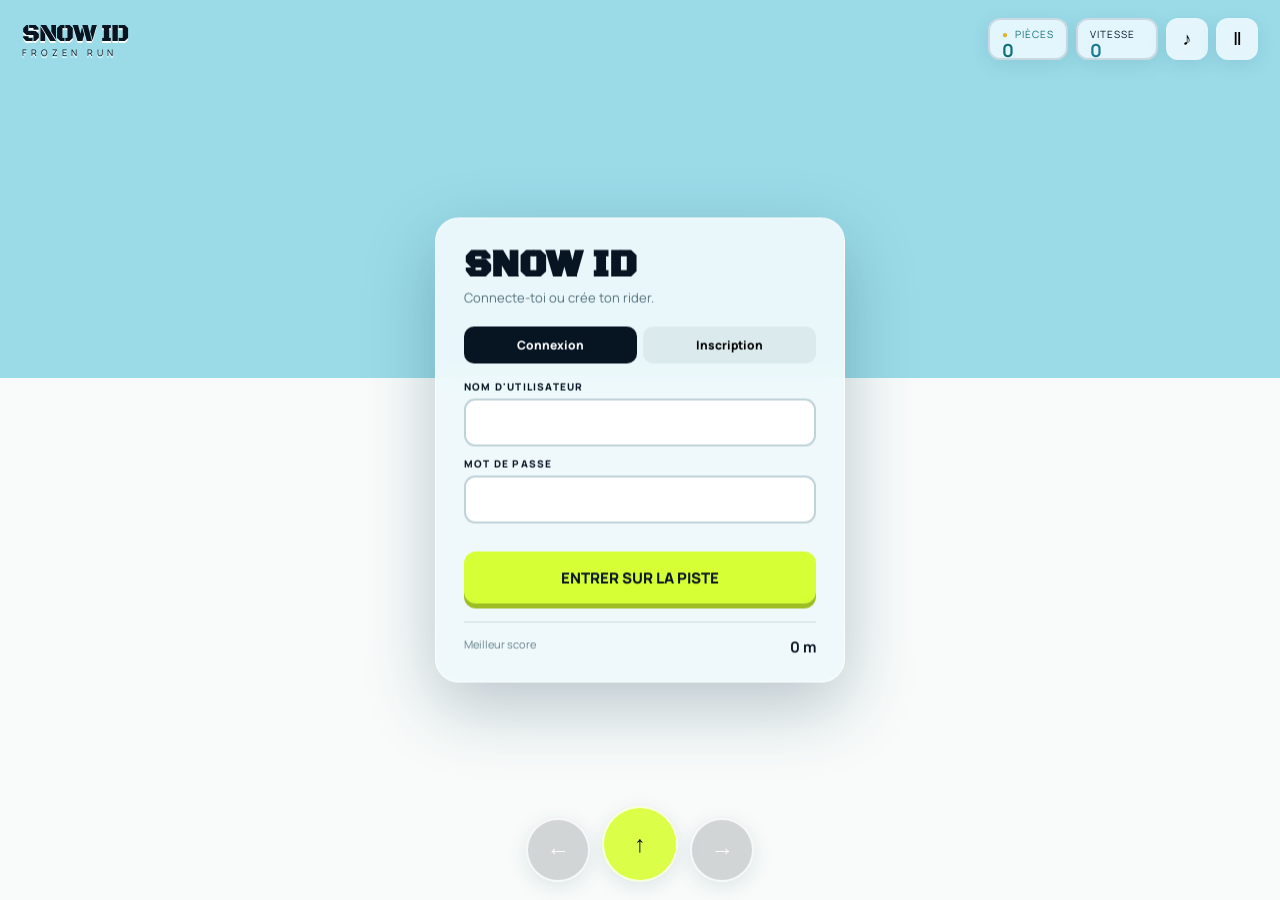
==== public/index.html @ f762282a "Save source and v2 conversation for issue #15 Run: 45663631705 Generation: 45663631705-1795627590398" ====
<!doctype html>
<html lang="fr">
<head>
<meta charset="utf-8"><meta name="viewport" content="width=device-width,initial-scale=1,maximum-scale=1,user-scalable=no">
<title>SNOW ID — Course infinie</title>
<style>
@import url('https://fonts.googleapis.com/css2?family=Black+Ops+One&family=Manrope:wght@600;800&display=swap');
:root{--ink:#071422;--cyan:#55d7ed;--lime:#d7ff35;--snow:#eefaff}*{box-sizing:border-box}html,body{width:100%;height:100%;margin:0;overflow:hidden;font-family:Manrope,Arial,sans-serif;background:#071422;color:var(--ink)}
#app{position:relative;width:100%;height:100%;background:linear-gradient(#9bdbe8 0 42%,#f8fbfa 42%)}canvas{position:absolute;inset:0;width:100%;height:100%;display:block}
.panel{position:absolute;z-index:3}.hidden{display:none!important}.topbar{top:18px;left:22px;right:22px;height:58px;display:flex;align-items:flex-start;justify-content:space-between;pointer-events:none}.brand{font-family:'Black Ops One';font-size:25px;letter-spacing:-1px;color:#071422;text-shadow:0 2px #fff}.brand small{display:block;font-family:Manrope;font-size:9px;letter-spacing:4px;margin-top:-3px}.hud-right{display:flex;gap:8px}.chip{height:42px;background:rgba(238,250,255,.88);border:2px solid rgba(7,20,34,.12);border-radius:12px;padding:7px 12px;box-shadow:0 5px 18px rgba(30,90,110,.12);font-size:10px;text-transform:uppercase;letter-spacing:1px}.chip b{display:block;font-size:18px;line-height:19px}.coinchip{color:#0e6f79}.coinchip:before{content:'●';color:#e1b52d;margin-right:6px}.speedchip{min-width:82px}.speedchip b{color:#167b91}
.card{top:50%;left:50%;transform:translate(-50%,-50%);width:min(410px,calc(100% - 32px));padding:28px 28px 24px;border:1px solid rgba(255,255,255,.75);border-radius:24px;background:rgba(239,249,251,.94);box-shadow:0 24px 70px rgba(21,62,82,.28);backdrop-filter:blur(12px)}.card h1{font-family:'Black Ops One';font-size:38px;margin:0 0 4px;line-height:1}.card .sub{margin:0 0 20px;color:#54717c;font-size:13px}.tabs{display:flex;gap:6px;margin-bottom:16px}.tab{flex:1;border:0;border-radius:10px;padding:10px;background:#dbeaed;font:800 12px Manrope;cursor:pointer}.tab.active{background:var(--ink);color:white}.field{margin-bottom:10px}.field label{display:block;font-size:10px;font-weight:800;text-transform:uppercase;letter-spacing:1.2px;margin:0 0 5px}.field input{width:100%;height:48px;border:2px solid #bfd3d8;border-radius:11px;background:white;padding:0 14px;font:800 15px Manrope;outline:none}.field input:focus{border-color:#55bdd0}.error{min-height:18px;color:#bd3e3b;font-size:11px}.primary{width:100%;height:52px;border:0;border-radius:12px;background:var(--lime);box-shadow:0 5px 0 #9ebd25;font:800 15px Manrope;color:var(--ink);cursor:pointer}.primary:active{transform:translateY(3px);box-shadow:0 2px 0 #9ebd25}.bestbox{display:flex;justify-content:space-between;margin-top:18px;border-top:1px solid #cbdce0;padding-top:14px;font-size:11px;color:#66808a}.bestbox b{font-size:15px;color:var(--ink)}
#pauseBtn,#soundBtn{pointer-events:auto;border:0;width:42px;height:42px;border-radius:12px;background:rgba(238,250,255,.88);font-size:18px;cursor:pointer;box-shadow:0 5px 18px rgba(30,90,110,.12)}
.controls{bottom:18px;left:50%;transform:translateX(-50%);display:flex;gap:12px}.control{width:64px;height:64px;border-radius:50%;border:2px solid rgba(255,255,255,.8);background:rgba(8,24,36,.16);color:white;font-size:23px;box-shadow:0 5px 20px rgba(24,70,90,.12);touch-action:none;backdrop-filter:blur(4px)}.control.jump{width:76px;height:76px;margin-top:-12px;background:rgba(215,255,53,.9);color:var(--ink)}
.overlay-card{text-align:center}.overlay-card h1{font-size:44px}.stats{display:grid;grid-template-columns:1fr 1fr;gap:8px;margin:18px 0}.stat{background:white;border-radius:12px;padding:12px}.stat span{display:block;font-size:9px;text-transform:uppercase;letter-spacing:1px;color:#71878f}.stat b{font-size:22px}.actions{display:flex;gap:8px}.actions button{flex:1}.secondary{border:2px solid #bcd1d5;background:white;border-radius:12px;font:800 13px Manrope;color:var(--ink)}
.toast{position:absolute;z-index:5;left:50%;top:92px;transform:translateX(-50%) translateY(-10px);background:var(--ink);color:white;border-radius:30px;padding:9px 15px;font-size:12px;opacity:0;transition:.25s}.toast.show{opacity:1;transform:translateX(-50%)}
@media(max-width:600px){.topbar{top:10px;left:12px;right:12px}.brand{font-size:20px}.chip{height:38px;padding:5px 8px}.speedchip{display:none}.controls{bottom:10px}.control{width:58px;height:58px}.card{padding:23px 22px}.card h1{font-size:32px}}
</style>
</head>
<body><div id="app">
<canvas id="game"></canvas>
<div class="topbar panel" id="topbar"><div class="brand">SNOW ID<small>FROZEN RUN</small></div><div class="hud-right"><div class="chip coinchip">Pièces <b id="coinsHud">0</b></div><div class="chip speedchip">Vitesse <b id="speedHud">0</b></div><button id="soundBtn" title="Son">♪</button><button id="pauseBtn" title="Pause">Ⅱ</button></div></div>
<section class="card panel" id="auth">
<h1>SNOW ID</h1><p class="sub">Connecte-toi ou crée ton rider.</p>
<div class="tabs"><button class="tab active" data-tab="login">Connexion</button><button class="tab" data-tab="signup">Inscription</button></div>
<form id="authForm"><div class="field"><label>Nom d'utilisateur</label><input id="username" autocomplete="username" maxlength="16" required></div><div class="field"><label>Mot de passe</label><input id="password" type="password" autocomplete="current-password" required></div><div class="error" id="error"></div><button class="primary" type="submit" id="authSubmit">ENTRER SUR LA PISTE</button></form>
<div class="bestbox"><span>Meilleur score</span><b id="authBest">0 m</b></div>
</section>
<section class="card panel overlay-card hidden" id="gameOver"><h1>FIN DE COURSE</h1><div class="stats"><div class="stat"><span>Distance</span><b id="finalDist">0 m</b></div><div class="stat"><span>Pièces</span><b id="finalCoins">0</b></div></div><div class="actions"><button class="secondary" id="logoutBtn">Déconnexion</button><button class="primary" id="restartBtn">REJOUER</button></div></section>
<section class="card panel overlay-card hidden" id="pause"><h1>PAUSE</h1><p class="sub">La montagne attend.</p><div class="actions"><button class="secondary" id="quitBtn">Quitter</button><button class="primary" id="resumeBtn">REPRENDRE</button></div></section>
<div class="controls panel" id="controls"><button class="control" id="leftBtn">←</button><button class="control jump" id="jumpBtn">↑</button><button class="control" id="rightBtn">→</button></div><div class="toast" id="toast"></div>
</div>
<script src="game.js"></script>
</body></html>
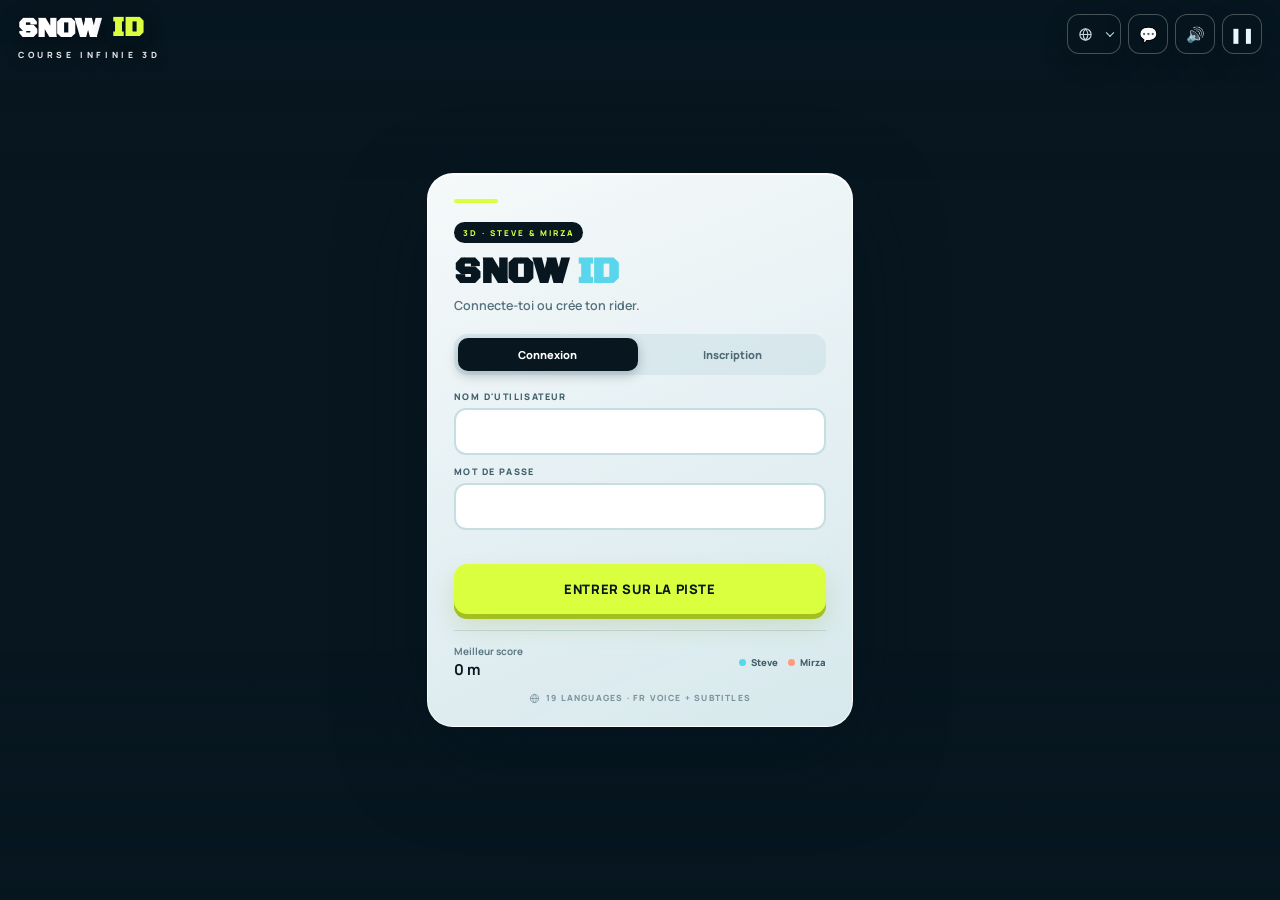
==== commit b3eb50b0: "Save source and v2 conversation for issue #15 Run: 45803788681 Generation: 45803788681-1795690530059" ====
--- a/public/index.html
+++ b/public/index.html
@@ -1,33 +1,351 @@
 <!doctype html>
 <html lang="fr">
 <head>
-<meta charset="utf-8"><meta name="viewport" content="width=device-width,initial-scale=1,maximum-scale=1,user-scalable=no">
-<title>SNOW ID — Course infinie</title>
+<meta charset="utf-8">
+<meta name="viewport" content="width=device-width,initial-scale=1,maximum-scale=1,user-scalable=no,viewport-fit=cover">
+<meta name="theme-color" content="#07161f">
+<title>SNOW ID — Course infinie 3D</title>
+<link rel="icon" href="data:image/svg+xml,%3Csvg xmlns='http://www.w3.org/2000/svg' viewBox='0 0 64 64'%3E%3Crect width='64' height='64' rx='16' fill='%2307161f'/%3E%3Cpath d='M32 12v40M14 22l36 20M50 22L14 42' stroke='%235ad6ec' stroke-width='5' stroke-linecap='round'/%3E%3C/svg%3E">
 <style>
-@import url('https://fonts.googleapis.com/css2?family=Black+Ops+One&family=Manrope:wght@600;800&display=swap');
-:root{--ink:#071422;--cyan:#55d7ed;--lime:#d7ff35;--snow:#eefaff}*{box-sizing:border-box}html,body{width:100%;height:100%;margin:0;overflow:hidden;font-family:Manrope,Arial,sans-serif;background:#071422;color:var(--ink)}
-#app{position:relative;width:100%;height:100%;background:linear-gradient(#9bdbe8 0 42%,#f8fbfa 42%)}canvas{position:absolute;inset:0;width:100%;height:100%;display:block}
-.panel{position:absolute;z-index:3}.hidden{display:none!important}.topbar{top:18px;left:22px;right:22px;height:58px;display:flex;align-items:flex-start;justify-content:space-between;pointer-events:none}.brand{font-family:'Black Ops One';font-size:25px;letter-spacing:-1px;color:#071422;text-shadow:0 2px #fff}.brand small{display:block;font-family:Manrope;font-size:9px;letter-spacing:4px;margin-top:-3px}.hud-right{display:flex;gap:8px}.chip{height:42px;background:rgba(238,250,255,.88);border:2px solid rgba(7,20,34,.12);border-radius:12px;padding:7px 12px;box-shadow:0 5px 18px rgba(30,90,110,.12);font-size:10px;text-transform:uppercase;letter-spacing:1px}.chip b{display:block;font-size:18px;line-height:19px}.coinchip{color:#0e6f79}.coinchip:before{content:'●';color:#e1b52d;margin-right:6px}.speedchip{min-width:82px}.speedchip b{color:#167b91}
-.card{top:50%;left:50%;transform:translate(-50%,-50%);width:min(410px,calc(100% - 32px));padding:28px 28px 24px;border:1px solid rgba(255,255,255,.75);border-radius:24px;background:rgba(239,249,251,.94);box-shadow:0 24px 70px rgba(21,62,82,.28);backdrop-filter:blur(12px)}.card h1{font-family:'Black Ops One';font-size:38px;margin:0 0 4px;line-height:1}.card .sub{margin:0 0 20px;color:#54717c;font-size:13px}.tabs{display:flex;gap:6px;margin-bottom:16px}.tab{flex:1;border:0;border-radius:10px;padding:10px;background:#dbeaed;font:800 12px Manrope;cursor:pointer}.tab.active{background:var(--ink);color:white}.field{margin-bottom:10px}.field label{display:block;font-size:10px;font-weight:800;text-transform:uppercase;letter-spacing:1.2px;margin:0 0 5px}.field input{width:100%;height:48px;border:2px solid #bfd3d8;border-radius:11px;background:white;padding:0 14px;font:800 15px Manrope;outline:none}.field input:focus{border-color:#55bdd0}.error{min-height:18px;color:#bd3e3b;font-size:11px}.primary{width:100%;height:52px;border:0;border-radius:12px;background:var(--lime);box-shadow:0 5px 0 #9ebd25;font:800 15px Manrope;color:var(--ink);cursor:pointer}.primary:active{transform:translateY(3px);box-shadow:0 2px 0 #9ebd25}.bestbox{display:flex;justify-content:space-between;margin-top:18px;border-top:1px solid #cbdce0;padding-top:14px;font-size:11px;color:#66808a}.bestbox b{font-size:15px;color:var(--ink)}
-#pauseBtn,#soundBtn{pointer-events:auto;border:0;width:42px;height:42px;border-radius:12px;background:rgba(238,250,255,.88);font-size:18px;cursor:pointer;box-shadow:0 5px 18px rgba(30,90,110,.12)}
-.controls{bottom:18px;left:50%;transform:translateX(-50%);display:flex;gap:12px}.control{width:64px;height:64px;border-radius:50%;border:2px solid rgba(255,255,255,.8);background:rgba(8,24,36,.16);color:white;font-size:23px;box-shadow:0 5px 20px rgba(24,70,90,.12);touch-action:none;backdrop-filter:blur(4px)}.control.jump{width:76px;height:76px;margin-top:-12px;background:rgba(215,255,53,.9);color:var(--ink)}
-.overlay-card{text-align:center}.overlay-card h1{font-size:44px}.stats{display:grid;grid-template-columns:1fr 1fr;gap:8px;margin:18px 0}.stat{background:white;border-radius:12px;padding:12px}.stat span{display:block;font-size:9px;text-transform:uppercase;letter-spacing:1px;color:#71878f}.stat b{font-size:22px}.actions{display:flex;gap:8px}.actions button{flex:1}.secondary{border:2px solid #bcd1d5;background:white;border-radius:12px;font:800 13px Manrope;color:var(--ink)}
-.toast{position:absolute;z-index:5;left:50%;top:92px;transform:translateX(-50%) translateY(-10px);background:var(--ink);color:white;border-radius:30px;padding:9px 15px;font-size:12px;opacity:0;transition:.25s}.toast.show{opacity:1;transform:translateX(-50%)}
-@media(max-width:600px){.topbar{top:10px;left:12px;right:12px}.brand{font-size:20px}.chip{height:38px;padding:5px 8px}.speedchip{display:none}.controls{bottom:10px}.control{width:58px;height:58px}.card{padding:23px 22px}.card h1{font-size:32px}}
+@import url('https://fonts.googleapis.com/css2?family=Black+Ops+One&family=Manrope:wght@400;600;700;800&display=swap');
+:root{
+  --navy:#07161f;--navy2:#0b2634;--ice:#effbfe;--lime:#d9ff3f;--cyan:#5ad6ec;
+  --coral:#ff9a7a;--gold:#ffd45e;--muted:#6d8b95;--glass:rgba(7,22,31,.72);
+  --safe-t:env(safe-area-inset-top,0px);--safe-b:env(safe-area-inset-bottom,0px);
+}
+*{box-sizing:border-box}
+html,body{height:100%;margin:0;overflow:hidden;background:var(--navy);color:var(--navy);
+  font-family:'Manrope',system-ui,-apple-system,'Segoe UI',Roboto,sans-serif;-webkit-tap-highlight-color:transparent}
+button,input,select{font:inherit;color:inherit}
+#app{position:fixed;inset:0;overflow:hidden}
+canvas{position:absolute;inset:0;width:100%;height:100%;display:block;touch-action:none;outline:none}
+.scene-shade{position:absolute;inset:0;pointer-events:none;z-index:1;
+  background:linear-gradient(180deg,rgba(6,22,33,.36) 0%,rgba(6,22,33,0) 20%,rgba(6,22,33,0) 72%,rgba(6,22,33,.24) 100%)}
+.hidden{display:none!important}
+
+/* ---------- top bar ---------- */
+.topbar{position:absolute;z-index:8;top:calc(14px + var(--safe-t));left:18px;right:18px;
+  display:flex;align-items:flex-start;justify-content:space-between;gap:12px;pointer-events:none}
+.brand{display:flex;flex-direction:column;color:#fff;text-shadow:0 3px 18px rgba(2,12,20,.55);line-height:1}
+.brand b{font-family:'Black Ops One','Arial Black',Impact,sans-serif;font-size:27px;letter-spacing:-.5px;
+  display:flex;align-items:center;gap:6px}
+.brand b em{font-style:normal;color:var(--lime);background:rgba(7,22,31,.82);padding:1px 7px 3px;border-radius:8px;
+  box-shadow:0 6px 16px rgba(0,0,0,.2)}
+.brand small{font-size:8.5px;font-weight:800;letter-spacing:3.6px;margin-top:6px;opacity:.88}
+.tools{display:flex;align-items:center;gap:7px;pointer-events:auto}
+.lang-chip{position:relative;display:flex;align-items:center;gap:4px;height:40px;padding:0 9px 0 10px;
+  border:1px solid rgba(255,255,255,.26);border-radius:12px;background:var(--glass);
+  box-shadow:0 8px 24px rgba(2,12,20,.22);backdrop-filter:blur(12px);color:#eaf9ff}
+.lang-chip svg{width:15px;height:15px;opacity:.85;flex:none}
+.lang-chip select{appearance:none;-webkit-appearance:none;border:0;background:transparent;color:#eaf9ff;
+  font-size:11px;font-weight:800;padding:0 12px 0 2px;cursor:pointer;outline:none;max-width:118px;
+  text-overflow:ellipsis}
+.lang-chip select option{background:#0b2634;color:#effbfe}
+.lang-chip:after{content:'';position:absolute;right:7px;top:50%;width:5px;height:5px;border-right:1.7px solid #bfe9f3;
+  border-bottom:1.7px solid #bfe9f3;transform:translateY(-70%) rotate(45deg);pointer-events:none}
+.iconbtn{width:40px;height:40px;border:1px solid rgba(255,255,255,.26);border-radius:12px;background:var(--glass);
+  color:#eaf9ff;font-size:15px;line-height:1;cursor:pointer;backdrop-filter:blur(12px);
+  box-shadow:0 8px 24px rgba(2,12,20,.22);transition:transform .15s,background .15s;display:grid;place-items:center}
+.iconbtn:hover{background:rgba(16,48,64,.85);transform:translateY(-1px)}
+.iconbtn.off{opacity:.5}
+.iconbtn.active{background:var(--lime);color:var(--navy);border-color:rgba(255,255,255,.6)}
+
+/* ---------- score bar ---------- */
+.statbar{position:absolute;z-index:7;top:calc(78px + var(--safe-t));left:50%;transform:translateX(-50%);
+  display:flex;align-items:stretch;gap:8px;transition:opacity .3s,transform .3s;pointer-events:none}
+#app:not(.playing) .statbar{opacity:0;transform:translate(-50%,-8px)}
+.dist-card{display:flex;flex-direction:column;justify-content:center;min-width:132px;padding:7px 16px 8px;
+  background:var(--glass);border:1px solid rgba(255,255,255,.2);border-radius:16px;color:#fff;
+  backdrop-filter:blur(14px);box-shadow:0 10px 30px rgba(2,12,20,.24);text-align:center}
+.dist-card span{font-size:8px;letter-spacing:2px;text-transform:uppercase;opacity:.68;font-weight:800}
+.dist-card b{font-family:'Black Ops One',Impact,sans-serif;font-size:30px;line-height:30px;letter-spacing:.5px;color:#fff}
+.dist-card b i{font-family:'Manrope';font-style:normal;font-size:11px;margin-left:3px;color:var(--lime)}
+.mini-stat{display:flex;flex-direction:column;justify-content:center;min-width:78px;padding:7px 12px;
+  background:var(--glass);border:1px solid rgba(255,255,255,.2);border-radius:16px;color:#fff;
+  backdrop-filter:blur(14px);box-shadow:0 10px 30px rgba(2,12,20,.24)}
+.mini-stat span{font-size:8px;letter-spacing:1.6px;text-transform:uppercase;opacity:.68;font-weight:800}
+.mini-stat b{font-size:16px;line-height:19px;font-weight:800}
+.mini-stat b i{font-style:normal;font-size:9px;opacity:.7;margin-left:2px}
+.mini-stat.coin b{color:var(--gold)}
+.mini-stat.speed b{color:var(--cyan)}
+.statbar .mini-stat.speed{display:none}
+@media(min-width:860px){.statbar .mini-stat.speed{display:flex}}
+
+.rider-chip{position:absolute;z-index:6;left:18px;top:calc(80px + var(--safe-t));display:flex;align-items:center;gap:7px;
+  padding:7px 12px;border-radius:30px;background:rgba(7,22,31,.55);border:1px solid rgba(255,255,255,.16);
+  color:#dff5fb;font-size:10px;font-weight:700;letter-spacing:.5px;backdrop-filter:blur(10px);
+  transition:opacity .3s}
+#app:not(.playing) .rider-chip{opacity:0;pointer-events:none}
+.rider-chip .dot{width:7px;height:7px;border-radius:50%;background:var(--lime);box-shadow:0 0 10px var(--lime)}
+.rider-chip b{color:#fff;font-weight:800;max-width:110px;overflow:hidden;text-overflow:ellipsis;white-space:nowrap}
+
+.hint{position:absolute;z-index:6;top:calc(140px + var(--safe-t));left:50%;transform:translateX(-50%);
+  color:#fff;background:rgba(7,22,31,.55);border:1px solid rgba(255,255,255,.15);border-radius:30px;
+  padding:7px 14px;font-size:10.5px;font-weight:700;letter-spacing:.3px;white-space:nowrap;opacity:0;
+  transition:opacity .4s;backdrop-filter:blur(8px);pointer-events:none}
+.hint.show{opacity:1}
+
+/* ---------- cards ---------- */
+.card{position:absolute;z-index:10;top:50%;left:50%;transform:translate(-50%,-50%);
+  width:min(426px,calc(100vw - 28px));max-height:calc(100dvh - 130px);overflow:auto;overscroll-behavior:contain;
+  padding:25px 26px 22px;border-radius:26px;border:1px solid rgba(255,255,255,.86);
+  background:linear-gradient(158deg,rgba(250,254,255,.98),rgba(226,244,248,.95));
+  box-shadow:0 30px 90px rgba(2,20,32,.42),inset 0 1px 0 #fff;backdrop-filter:blur(18px);
+  scrollbar-width:thin;animation:cardIn .35s cubic-bezier(.2,.9,.25,1)}
+@keyframes cardIn{from{opacity:0;transform:translate(-50%,-46%) scale(.97)}to{opacity:1;transform:translate(-50%,-50%) scale(1)}}
+.card:before{content:'';display:block;width:44px;height:4px;border-radius:4px;background:var(--lime);margin-bottom:16px}
+.card h1{font-family:'Black Ops One',Impact,sans-serif;font-size:37px;line-height:.98;margin:0 0 7px;letter-spacing:-.5px}
+.card h1 em{font-style:normal;color:var(--cyan)}
+.card .sub{margin:0 0 18px;font-size:12.5px;color:#54717c;font-weight:600;line-height:1.5}
+.pill{display:inline-flex;align-items:center;gap:5px;background:var(--navy);color:var(--lime);
+  font-size:8px;font-weight:800;letter-spacing:2px;border-radius:20px;padding:5px 9px;margin-bottom:11px}
+.tabs{display:flex;gap:5px;padding:4px;border-radius:13px;background:rgba(202,225,231,.55);margin-bottom:15px}
+.tab{flex:1;border:0;border-radius:10px;padding:9px 6px;background:transparent;color:#4d6b76;
+  font-size:11px;font-weight:800;cursor:pointer;transition:.18s}
+.tab.active{background:var(--navy);color:#fff;box-shadow:0 4px 12px rgba(6,23,34,.25)}
+.field{display:block;margin-bottom:10px}
+.field span{display:block;font-size:9px;font-weight:800;text-transform:uppercase;letter-spacing:1.4px;margin:0 0 5px;color:#3f5d68}
+.field input{width:100%;height:47px;border:2px solid #c6dde2;border-radius:12px;background:#fff;padding:0 13px;
+  font-size:14.5px;font-weight:700;outline:none;transition:border-color .15s,box-shadow .15s}
+.field input:focus{border-color:#4dc0d8;box-shadow:0 0 0 4px rgba(90,214,236,.14)}
+.error{min-height:17px;margin:1px 0 7px;color:#c14a44;font-size:10.5px;font-weight:700;line-height:1.4}
+.primary{width:100%;min-height:50px;border:0;border-radius:13px;background:var(--lime);color:var(--navy);
+  font-size:13px;font-weight:800;letter-spacing:.6px;cursor:pointer;box-shadow:0 5px 0 #a3c020,0 12px 24px rgba(120,150,20,.18);
+  transition:transform .12s,box-shadow .12s;padding:0 14px}
+.primary:hover{filter:brightness(1.03)}
+.primary:active{transform:translateY(3px);box-shadow:0 2px 0 #a3c020}
+.auth-foot{display:flex;align-items:center;justify-content:space-between;gap:10px;margin-top:16px;padding-top:13px;
+  border-top:1px solid rgba(109,139,149,.25);font-size:10px;color:#5f7a84;font-weight:700}
+.auth-foot b{display:block;font-size:15px;color:var(--navy);margin-top:1px}
+.cast{display:flex;align-items:center;gap:5px;font-weight:800;color:#3f5d68;font-size:9.5px}
+.cast i{width:7px;height:7px;border-radius:50%;display:inline-block}
+.cast i.s{background:var(--cyan)}.cast i.m{background:var(--coral)}
+.cast i.m{margin-left:5px}
+.lang-note{display:flex;align-items:center;justify-content:center;gap:6px;margin-top:12px;font-size:8.5px;
+  letter-spacing:1.2px;text-transform:uppercase;color:#7c949c;font-weight:800}
+.lang-note svg{width:11px;height:11px}
+
+/* ---------- overlays ---------- */
+.overlay{text-align:center;z-index:12}
+.overlay:before{margin-left:auto;margin-right:auto}
+.overlay h1{font-size:32px;margin-bottom:8px}
+.record{display:inline-flex;align-items:center;gap:5px;background:var(--gold);color:var(--navy);border-radius:20px;
+  padding:5px 12px;font-size:9px;font-weight:800;letter-spacing:1.4px;text-transform:uppercase;margin:0 0 10px;
+  box-shadow:0 4px 12px rgba(200,150,20,.25)}
+.record.hidden{display:none}
+.quote{font-size:11.5px;font-style:italic;color:#5c7780;margin:0 auto 14px;max-width:280px;line-height:1.5}
+.quote:before{content:'“'}.quote:after{content:'”'}
+.stats{display:grid;grid-template-columns:repeat(3,1fr);gap:7px;margin:0 0 16px}
+.stat{background:#fff;border:1px solid rgba(180,210,218,.55);border-radius:13px;padding:10px 6px}
+.stat span{display:block;font-size:8px;text-transform:uppercase;letter-spacing:1px;color:#7b939b;font-weight:800;margin-bottom:3px}
+.stat b{font-size:19px;font-weight:800;line-height:1.1;white-space:nowrap}
+.stat b i{font-style:normal;font-size:9px;color:#7b939b;margin-left:1px}
+.actions{display:flex;gap:8px}
+.actions button{flex:1}
+.ghost{border:2px solid #c4d9de;background:#fff;border-radius:13px;min-height:50px;font-size:11px;font-weight:800;cursor:pointer;color:var(--navy)}
+.ghost:hover{background:#f2fbfd}
+
+/* ---------- dialogue ---------- */
+.dialogue{position:absolute;z-index:9;left:18px;bottom:calc(106px + var(--safe-b));width:min(440px,calc(100vw - 36px));
+  display:flex;align-items:flex-end;gap:9px;pointer-events:auto;animation:dlgIn .3s ease}
+@keyframes dlgIn{from{opacity:0;transform:translateY(8px)}to{opacity:1;transform:none}}
+.portraits{display:flex;align-items:flex-end;flex:none}
+.port{width:46px;height:46px;border-radius:50%;overflow:hidden;border:2px solid rgba(255,255,255,.35);
+  background:#123040;box-shadow:0 8px 20px rgba(2,15,24,.35);opacity:.5;transform:translateY(2px);
+  transition:opacity .2s,transform .2s,border-color .2s}
+.port+.port{margin-left:-12px}
+.port svg{width:100%;height:100%;display:block}
+.port.active{opacity:1;transform:translateY(0) scale(1.07);border-color:var(--lime);z-index:2}
+.bubble{position:relative;flex:1;min-width:0;background:rgba(6,22,32,.82);border:1px solid rgba(255,255,255,.18);
+  border-radius:16px;padding:10px 12px 9px;color:#fff;backdrop-filter:blur(14px);box-shadow:0 16px 40px rgba(2,15,24,.35)}
+.bubble:before{content:'';position:absolute;left:-5px;bottom:18px;width:10px;height:10px;background:rgba(6,22,32,.82);
+  border-left:1px solid rgba(255,255,255,.18);border-bottom:1px solid rgba(255,255,255,.18);transform:rotate(45deg)}
+.bubble-head{display:flex;align-items:center;gap:7px;margin-bottom:3px}
+.bubble-head b{font-size:11px;font-weight:800;letter-spacing:.4px;color:var(--cyan)}
+.bubble-head b.mirza{color:var(--coral)}
+.badge{font-size:7px;font-weight:800;letter-spacing:1px;text-transform:uppercase;padding:2px 5px;border-radius:5px;
+  background:rgba(255,255,255,.14);color:#cfeaf1}
+.wave{display:flex;align-items:center;gap:2px;margin-left:2px;height:10px}
+.wave i{width:2px;height:4px;border-radius:2px;background:var(--lime);animation:wave 1s infinite ease-in-out;animation-play-state:paused}
+.dialogue.speaking .wave i{animation-play-state:running}
+.wave i:nth-child(2){animation-delay:.15s}.wave i:nth-child(3){animation-delay:.3s}
+@keyframes wave{0%,100%{height:3px;opacity:.5}50%{height:10px;opacity:1}}
+.dnext{margin-left:auto;border:0;background:rgba(255,255,255,.1);color:#fff;width:22px;height:22px;border-radius:7px;
+  cursor:pointer;font-size:14px;line-height:1;display:grid;place-items:center;flex:none}
+.dnext:hover{background:rgba(255,255,255,.2)}
+.bubble p{margin:0;font-size:12.5px;line-height:1.42;font-weight:600}
+.bubble .orig{margin-top:4px;font-size:9.5px;line-height:1.35;color:#9fc1cd;font-style:italic;font-weight:600}
+.bubble .orig b{color:var(--lime);font-style:normal;font-size:7.5px;letter-spacing:1px;margin-right:4px}
+.bubble .orig.hidden{display:none}
+
+/* ---------- controls ---------- */
+.controls{position:absolute;z-index:8;left:50%;bottom:calc(16px + var(--safe-b));transform:translateX(-50%);
+  display:flex;align-items:flex-end;gap:13px;transition:opacity .25s}
+#app:not(.playing) .controls{opacity:0;pointer-events:none}
+.ctrl{width:60px;height:60px;border-radius:50%;border:1.5px solid rgba(255,255,255,.42);
+  background:rgba(7,22,31,.44);color:#fff;font-size:24px;cursor:pointer;backdrop-filter:blur(10px);
+  box-shadow:0 8px 22px rgba(2,15,24,.28);touch-action:none;display:grid;place-items:center;transition:transform .1s,background .1s}
+.ctrl:active{transform:scale(.93);background:rgba(90,214,236,.45)}
+.ctrl.jump{width:72px;height:72px;margin-bottom:4px;background:var(--lime);color:var(--navy);
+  border-color:rgba(255,255,255,.7);font-size:26px;box-shadow:0 7px 0 #a3c020,0 14px 30px rgba(120,150,20,.22)}
+.ctrl.jump:active{transform:translateY(3px) scale(.97);box-shadow:0 4px 0 #a3c020}
+
+/* ---------- toast ---------- */
+.toast{position:absolute;z-index:20;left:50%;top:calc(152px + var(--safe-t));transform:translate(-50%,-8px);
+  background:var(--navy);color:#fff;border:1px solid rgba(255,255,255,.18);border-radius:30px;padding:9px 16px;
+  font-size:11.5px;font-weight:700;max-width:calc(100vw - 30px);text-align:center;opacity:0;pointer-events:none;
+  transition:opacity .25s,transform .25s;box-shadow:0 12px 30px rgba(2,15,24,.35)}
+.toast.show{opacity:1;transform:translate(-50%,0)}
+
+@media(max-width:720px){
+  .topbar{top:calc(9px + var(--safe-t));left:11px;right:11px}
+  .brand b{font-size:21px}
+  .brand small{font-size:7px;letter-spacing:2.6px;margin-top:4px}
+  .tools{gap:5px}
+  .iconbtn{width:36px;height:36px;border-radius:10px;font-size:13px}
+  .lang-chip{height:36px;border-radius:10px;padding-left:8px}
+  .lang-chip select{max-width:82px;font-size:10px}
+  .statbar{top:calc(56px + var(--safe-t));gap:5px}
+  .dist-card{min-width:104px;border-radius:13px;padding:5px 11px 6px}
+  .dist-card b{font-size:24px;line-height:25px}
+  .mini-stat{min-width:66px;border-radius:13px;padding:5px 9px}
+  .mini-stat b{font-size:14px;line-height:17px}
+  .rider-chip{display:none}
+  .hint{top:calc(118px + var(--safe-t));font-size:9px;max-width:calc(100vw - 24px);overflow:hidden;text-overflow:ellipsis}
+  .card{padding:21px 20px 19px;border-radius:22px;max-height:calc(100dvh - 118px)}
+  .card h1{font-size:31px}
+  .card .sub{font-size:11.5px;margin-bottom:14px}
+  .dialogue{left:10px;bottom:calc(92px + var(--safe-b));width:calc(100vw - 20px);gap:6px}
+  .port{width:36px;height:36px}.port+.port{margin-left:-9px}
+  .bubble{padding:8px 10px}
+  .bubble p{font-size:11.5px}
+  .bubble .orig{font-size:8.5px}
+  .controls{bottom:calc(10px + var(--safe-b));gap:9px}
+  .ctrl{width:52px;height:52px;font-size:21px}
+  .ctrl.jump{width:62px;height:62px;font-size:23px}
+  .stats{gap:5px}
+  .stat b{font-size:16px}
+  .actions{flex-direction:column-reverse}
+  .ghost{min-height:44px}
+}
+@media(max-width:360px){
+  .lang-chip select{max-width:54px}
+  .bubble .orig{display:none}
+}
+@media(prefers-reduced-motion:reduce){
+  *{animation-duration:.01ms!important;transition-duration:.01ms!important}
+}
 </style>
 </head>
-<body><div id="app">
-<canvas id="game"></canvas>
-<div class="topbar panel" id="topbar"><div class="brand">SNOW ID<small>FROZEN RUN</small></div><div class="hud-right"><div class="chip coinchip">Pièces <b id="coinsHud">0</b></div><div class="chip speedchip">Vitesse <b id="speedHud">0</b></div><button id="soundBtn" title="Son">♪</button><button id="pauseBtn" title="Pause">Ⅱ</button></div></div>
-<section class="card panel" id="auth">
-<h1>SNOW ID</h1><p class="sub">Connecte-toi ou crée ton rider.</p>
-<div class="tabs"><button class="tab active" data-tab="login">Connexion</button><button class="tab" data-tab="signup">Inscription</button></div>
-<form id="authForm"><div class="field"><label>Nom d'utilisateur</label><input id="username" autocomplete="username" maxlength="16" required></div><div class="field"><label>Mot de passe</label><input id="password" type="password" autocomplete="current-password" required></div><div class="error" id="error"></div><button class="primary" type="submit" id="authSubmit">ENTRER SUR LA PISTE</button></form>
-<div class="bestbox"><span>Meilleur score</span><b id="authBest">0 m</b></div>
-</section>
-<section class="card panel overlay-card hidden" id="gameOver"><h1>FIN DE COURSE</h1><div class="stats"><div class="stat"><span>Distance</span><b id="finalDist">0 m</b></div><div class="stat"><span>Pièces</span><b id="finalCoins">0</b></div></div><div class="actions"><button class="secondary" id="logoutBtn">Déconnexion</button><button class="primary" id="restartBtn">REJOUER</button></div></section>
-<section class="card panel overlay-card hidden" id="pause"><h1>PAUSE</h1><p class="sub">La montagne attend.</p><div class="actions"><button class="secondary" id="quitBtn">Quitter</button><button class="primary" id="resumeBtn">REPRENDRE</button></div></section>
-<div class="controls panel" id="controls"><button class="control" id="leftBtn">←</button><button class="control jump" id="jumpBtn">↑</button><button class="control" id="rightBtn">→</button></div><div class="toast" id="toast"></div>
+<body>
+<div id="app">
+  <canvas id="game" aria-label="Course de snowboard 3D"></canvas>
+  <div class="scene-shade"></div>
+
+  <header class="topbar">
+    <div class="brand">
+      <b>SNOW <em>ID</em></b>
+      <small data-i18n="tagline">COURSE INFINIE 3D</small>
+    </div>
+    <div class="tools">
+      <label class="lang-chip" title="Language">
+        <svg viewBox="0 0 24 24" fill="none" stroke="currentColor" stroke-width="1.8"><circle cx="12" cy="12" r="9"/><path d="M3 12h18M12 3c2.5 2.5 3.8 5.7 3.8 9S14.5 18.5 12 21c-2.5-2.5-3.8-5.7-3.8-9S9.5 5.5 12 3Z"/></svg>
+        <select id="langSelect" aria-label="Language"></select>
+      </label>
+      <button class="iconbtn" id="chatBtn" title="Dialogue" aria-pressed="true">💬</button>
+      <button class="iconbtn" id="voiceBtn" title="Voice" aria-pressed="true">🔊</button>
+      <button class="iconbtn" id="pauseBtn" title="Pause">❚❚</button>
+    </div>
+  </header>
+
+  <div class="statbar" aria-live="polite">
+    <div class="dist-card"><span data-i18n="distance">Distance</span><b><span id="distVal">0</span><i>m</i></b></div>
+    <div class="mini-stat coin"><span data-i18n="coins">Pièces</span><b id="coinsHud">0</b></div>
+    <div class="mini-stat speed"><span data-i18n="speed">Vitesse</span><b><span id="speedHud">0</span><i>km/h</i></b></div>
+  </div>
+  <div class="rider-chip" id="riderChip"><span class="dot"></span><span data-i18n="rider">Rider</span><b id="riderName">—</b></div>
+  <div class="hint" id="hint"></div>
+
+  <section class="card" id="auth">
+    <span class="pill">3D · STEVE &amp; MIRZA</span>
+    <h1>SNOW <em>ID</em></h1>
+    <p class="sub" data-i18n="authSub">Connecte-toi ou crée ton rider.</p>
+    <div class="tabs">
+      <button class="tab active" data-tab="login" data-i18n="login">Connexion</button>
+      <button class="tab" data-tab="signup" data-i18n="signup">Inscription</button>
+    </div>
+    <form id="authForm" novalidate>
+      <label class="field"><span data-i18n="username">Nom d'utilisateur</span>
+        <input id="username" autocomplete="username" maxlength="16" spellcheck="false" required>
+      </label>
+      <label class="field"><span data-i18n="password">Mot de passe</span>
+        <input id="password" type="password" autocomplete="current-password" maxlength="40" required>
+      </label>
+      <p class="error" id="error"></p>
+      <button class="primary" type="submit" id="authSubmit" data-i18n="enter">ENTRER SUR LA PISTE</button>
+    </form>
+    <div class="auth-foot">
+      <div><span data-i18n="best">Meilleur score</span><b id="authBest">0 m</b></div>
+      <div class="cast"><i class="s"></i>Steve<i class="m"></i>Mirza</div>
+    </div>
+    <div class="lang-note">
+      <svg viewBox="0 0 24 24" fill="none" stroke="currentColor" stroke-width="1.8"><circle cx="12" cy="12" r="9"/><path d="M3 12h18M12 3c2.5 2.5 3.8 5.7 3.8 9S14.5 18.5 12 21c-2.5-2.5-3.8-5.7-3.8-9S9.5 5.5 12 3Z"/></svg>
+      19 LANGUAGES · FR VOICE + SUBTITLES
+    </div>
+  </section>
+
+  <section class="card overlay hidden" id="over">
+    <h1 data-i18n="over">FIN DE COURSE</h1>
+    <div id="recordBadge" class="record hidden" data-i18n="record">Nouveau record !</div>
+    <p class="quote" id="overQuote"></p>
+    <div class="stats">
+      <div class="stat"><span data-i18n="distance">Distance</span><b id="finalDist">0 m</b></div>
+      <div class="stat"><span data-i18n="coins">Pièces</span><b id="finalCoins">0</b></div>
+      <div class="stat"><span data-i18n="best">Meilleur</span><b id="finalBest">0 m</b></div>
+    </div>
+    <div class="actions">
+      <button class="ghost" id="logoutBtn" data-i18n="logout">Déconnexion</button>
+      <button class="primary" id="restartBtn" data-i18n="retry">REJOUER</button>
+    </div>
+  </section>
+
+  <section class="card overlay hidden" id="pause">
+    <h1 data-i18n="pause">PAUSE</h1>
+    <p class="sub" data-i18n="pauseSub">La montagne attend.</p>
+    <div class="actions">
+      <button class="ghost" id="quitBtn" data-i18n="quit">Quitter</button>
+      <button class="primary" id="resumeBtn" data-i18n="resume">REPRENDRE</button>
+    </div>
+  </section>
+
+  <div class="dialogue hidden" id="dialogue">
+    <div class="portraits">
+      <div class="port active" id="portSteve" aria-hidden="true">
+        <svg viewBox="0 0 64 64"><circle cx="32" cy="36" r="21" fill="#f1c39f"/><path d="M11 34a21 21 0 0 1 42 0z" fill="#2b8fa5"/><rect x="9" y="28" width="46" height="9" rx="4.5" fill="#0a202c"/><rect x="14" y="31" width="34" height="5" rx="2.5" fill="#5ad6ec" opacity=".85"/><circle cx="32" cy="11" r="5" fill="#d9ff3f"/><path d="M20 57c4 3 20 3 24 0" stroke="#12303d" stroke-width="6" stroke-linecap="round"/></svg>
+      </div>
+      <div class="port" id="portMirza" aria-hidden="true">
+        <svg viewBox="0 0 64 64"><circle cx="32" cy="37" r="20" fill="#c98a63"/><path d="M12 34a20 20 0 0 1 40 0z" fill="#ff8f70"/><rect x="10" y="28" width="44" height="9" rx="4.5" fill="#0a202c"/><rect x="15" y="31" width="33" height="5" rx="2.5" fill="#ffd45e" opacity=".9"/><circle cx="32" cy="12" r="5" fill="#ffd45e"/><path d="M22 34c2 4 2 7 0 10M42 34c-2 4-2 7 0 10" stroke="#4a2a1c" stroke-width="2" stroke-linecap="round"/><path d="M20 57c4 3 20 3 24 0" stroke="#4a2a1c" stroke-width="6" stroke-linecap="round"/></svg>
+      </div>
+    </div>
+    <div class="bubble">
+      <div class="bubble-head">
+        <b id="dName">Steve</b><span class="badge" id="dBadge">FR</span>
+        <span class="wave" aria-hidden="true"><i></i><i></i><i></i></span>
+        <button class="dnext" id="dNext" aria-label="Next line">›</button>
+      </div>
+      <p id="dText"></p>
+      <p class="orig hidden" id="dOrig"></p>
+    </div>
+  </div>
+
+  <div class="controls" id="controls">
+    <button class="ctrl" data-act="left" aria-label="Left">‹</button>
+    <button class="ctrl jump" data-act="jump" aria-label="Jump">↑</button>
+    <button class="ctrl" data-act="right" aria-label="Right">›</button>
+  </div>
+
+  <div class="toast" id="toast" role="status"></div>
 </div>
-<script src="game.js"></script>
-</body></html>
+<script type="module" src="game.js"></script>
+</body>
+</html>
